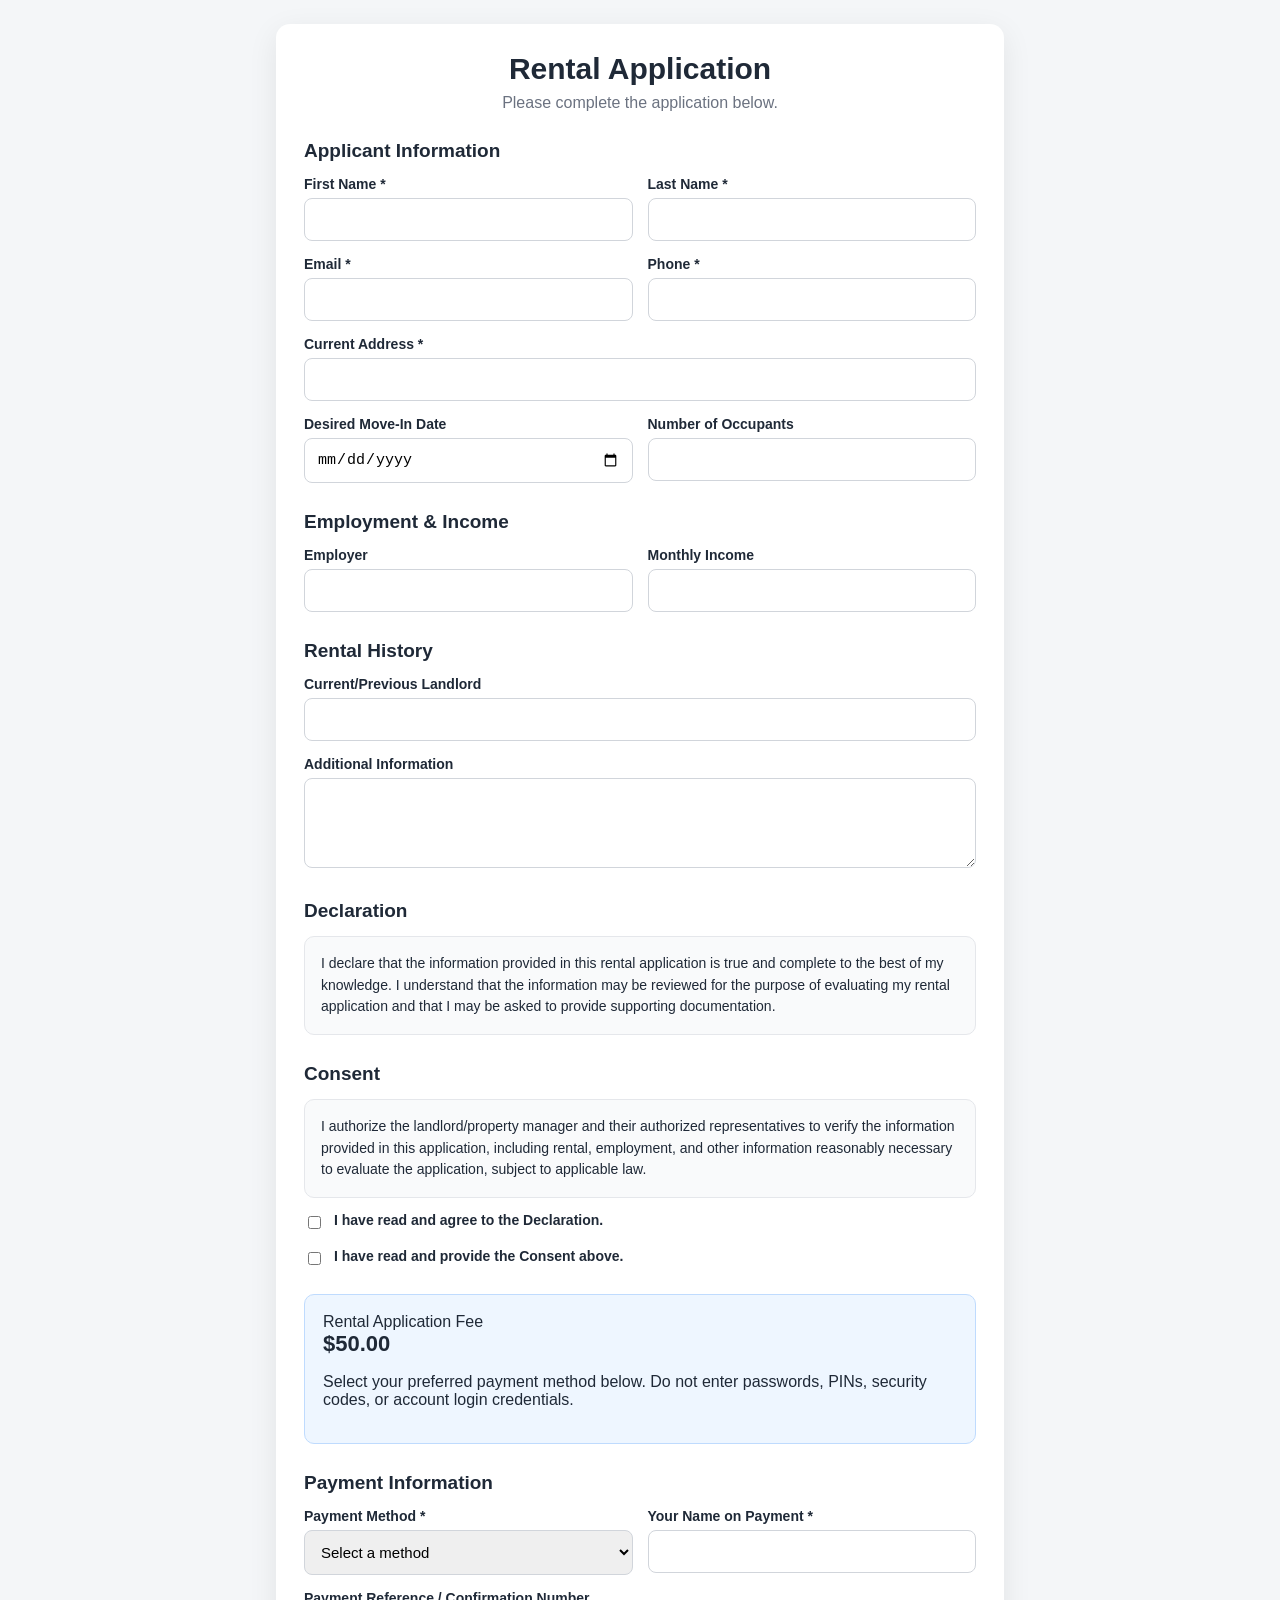
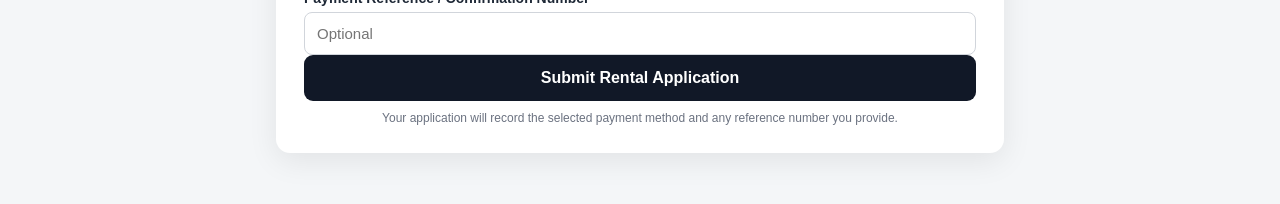
==== index.html @ 350358e5 "Add files via upload" ====
<!DOCTYPE html>
<html lang="en">
<head>
  <meta charset="UTF-8">
  <meta name="viewport" content="width=device-width, initial-scale=1.0">
  <title>Rental Application</title>
  <style>
    * { box-sizing: border-box; }
    body {
      margin: 0;
      font-family: Arial, sans-serif;
      background: #f4f6f8;
      color: #1f2937;
    }
    .wrap { max-width: 760px; margin: 0 auto; padding: 24px 16px 50px; }
    .card {
      background: #fff; border-radius: 14px; padding: 28px;
      box-shadow: 0 8px 30px rgba(0,0,0,.08);
    }
    .header { text-align: center; margin-bottom: 28px; }
    .header h1 { margin: 0 0 8px; font-size: 30px; }
    .header p { margin: 0; color: #6b7280; }
    h2 { font-size: 19px; margin: 28px 0 14px; }
    .grid { display: grid; grid-template-columns: 1fr 1fr; gap: 15px; }
    .full { grid-column: 1 / -1; }
    label { display: block; font-weight: 600; margin-bottom: 6px; font-size: 14px; }
    input, textarea, select {
      width: 100%; padding: 12px; border: 1px solid #d1d5db;
      border-radius: 8px; font-size: 15px;
    }
    textarea { min-height: 90px; resize: vertical; }
    .fee {
      margin: 24px 0; padding: 18px; border-radius: 10px;
      background: #eef6ff; border: 1px solid #bfdbfe;
    }
    .fee strong { font-size: 22px; }
    .legal {
      background: #f9fafb; border: 1px solid #e5e7eb;
      border-radius: 10px; padding: 16px; line-height: 1.55;
      font-size: 14px;
    }
    .check { display: flex; gap: 10px; align-items: flex-start; margin: 14px 0; }
    .check input { width: auto; margin-top: 4px; }
    button {
      width: 100%; padding: 14px; border: 0; border-radius: 9px;
      background: #111827; color: white; font-size: 16px;
      font-weight: 700; cursor: pointer;
    }
    button:hover { background: #000; }
    .small { font-size: 12px; color: #6b7280; margin-top: 10px; text-align: center; }
    @media (max-width: 620px) {
      .grid { grid-template-columns: 1fr; }
      .full { grid-column: auto; }
      .card { padding: 20px; }
    }
  </style>
</head>
<body>
<div class="wrap">
  <div class="card">
    <div class="header">
      <h1>Rental Application</h1>
      <p>Please complete the application below.</p>
    </div>

    <form id="rentalForm" action="https://formspree.io/f/xnpazgpq" method="POST">
      <input type="hidden" name="_subject" value="New Rental Application Submission">
      <h2>Applicant Information</h2>
      <div class="grid">
        <div>
          <label>First Name *</label>
          <input name="first_name" required>
        </div>
        <div>
          <label>Last Name *</label>
          <input name="last_name" required>
        </div>
        <div>
          <label>Email *</label>
          <input type="email" name="email" required>
        </div>
        <div>
          <label>Phone *</label>
          <input type="tel" name="phone" required>
        </div>
        <div class="full">
          <label>Current Address *</label>
          <input name="current_address" required>
        </div>
        <div>
          <label>Desired Move-In Date</label>
          <input type="date" name="move_in_date">
        </div>
        <div>
          <label>Number of Occupants</label>
          <input type="number" name="occupants" min="1">
        </div>
      </div>

      <h2>Employment & Income</h2>
      <div class="grid">
        <div>
          <label>Employer</label>
          <input name="employer">
        </div>
        <div>
          <label>Monthly Income</label>
          <input type="number" name="monthly_income" min="0" step="0.01">
        </div>
      </div>

      <h2>Rental History</h2>
      <div class="grid">
        <div class="full">
          <label>Current/Previous Landlord</label>
          <input name="landlord">
        </div>
        <div class="full">
          <label>Additional Information</label>
          <textarea name="additional_info"></textarea>
        </div>
      </div>

      <h2>Declaration</h2>
      <div class="legal">
        I declare that the information provided in this rental application is true and
        complete to the best of my knowledge. I understand that the information may be
        reviewed for the purpose of evaluating my rental application and that I may be
        asked to provide supporting documentation.
      </div>

      <h2>Consent</h2>
      <div class="legal">
        I authorize the landlord/property manager and their authorized representatives
        to verify the information provided in this application, including rental,
        employment, and other information reasonably necessary to evaluate the
        application, subject to applicable law.
      </div>

      <div class="check">
        <input type="checkbox" id="agreeDeclaration" required>
        <label for="agreeDeclaration">I have read and agree to the Declaration.</label>
      </div>

      <div class="check">
        <input type="checkbox" id="agreeConsent" required>
        <label for="agreeConsent">I have read and provide the Consent above.</label>
      </div>

      <div class="fee">
        <div>Rental Application Fee</div>
        <strong>$50.00</strong>
        <p>Select your preferred payment method below. Do not enter passwords, PINs, security codes, or account login credentials.</p>
      </div>

      <h2>Payment Information</h2>
      <div class="grid">
        <div>
          <label>Payment Method *</label>
          <select name="payment_method" id="paymentMethod" required>
            <option value="">Select a method</option>
            <option value="Apple Pay">Apple Pay</option>
            <option value="Chime">Chime</option>
            <option value="Zelle">Zelle</option>
          </select>
        </div>
        <div>
          <label>Your Name on Payment *</label>
          <input name="payer_name">
        </div>
        <div class="full">
          <label>Payment Reference / Confirmation Number</label>
          <input name="payment_reference" placeholder="Optional">
        </div>
      </div>

      <div id="paymentInstructions" class="legal" style="display:none; margin-top:15px;"></div>

      <button type="submit">Submit Rental Application</button>
      <div class="small">Your application will record the selected payment method and any reference number you provide.</div>
    </form>
  </div>
</div>

<script>
  // Formspree handles the form submission and notification email.
  // The payment method is recorded as part of the application; no payment
  // credentials, PINs, passwords, or security codes are requested.
</script>
</body>
</html>
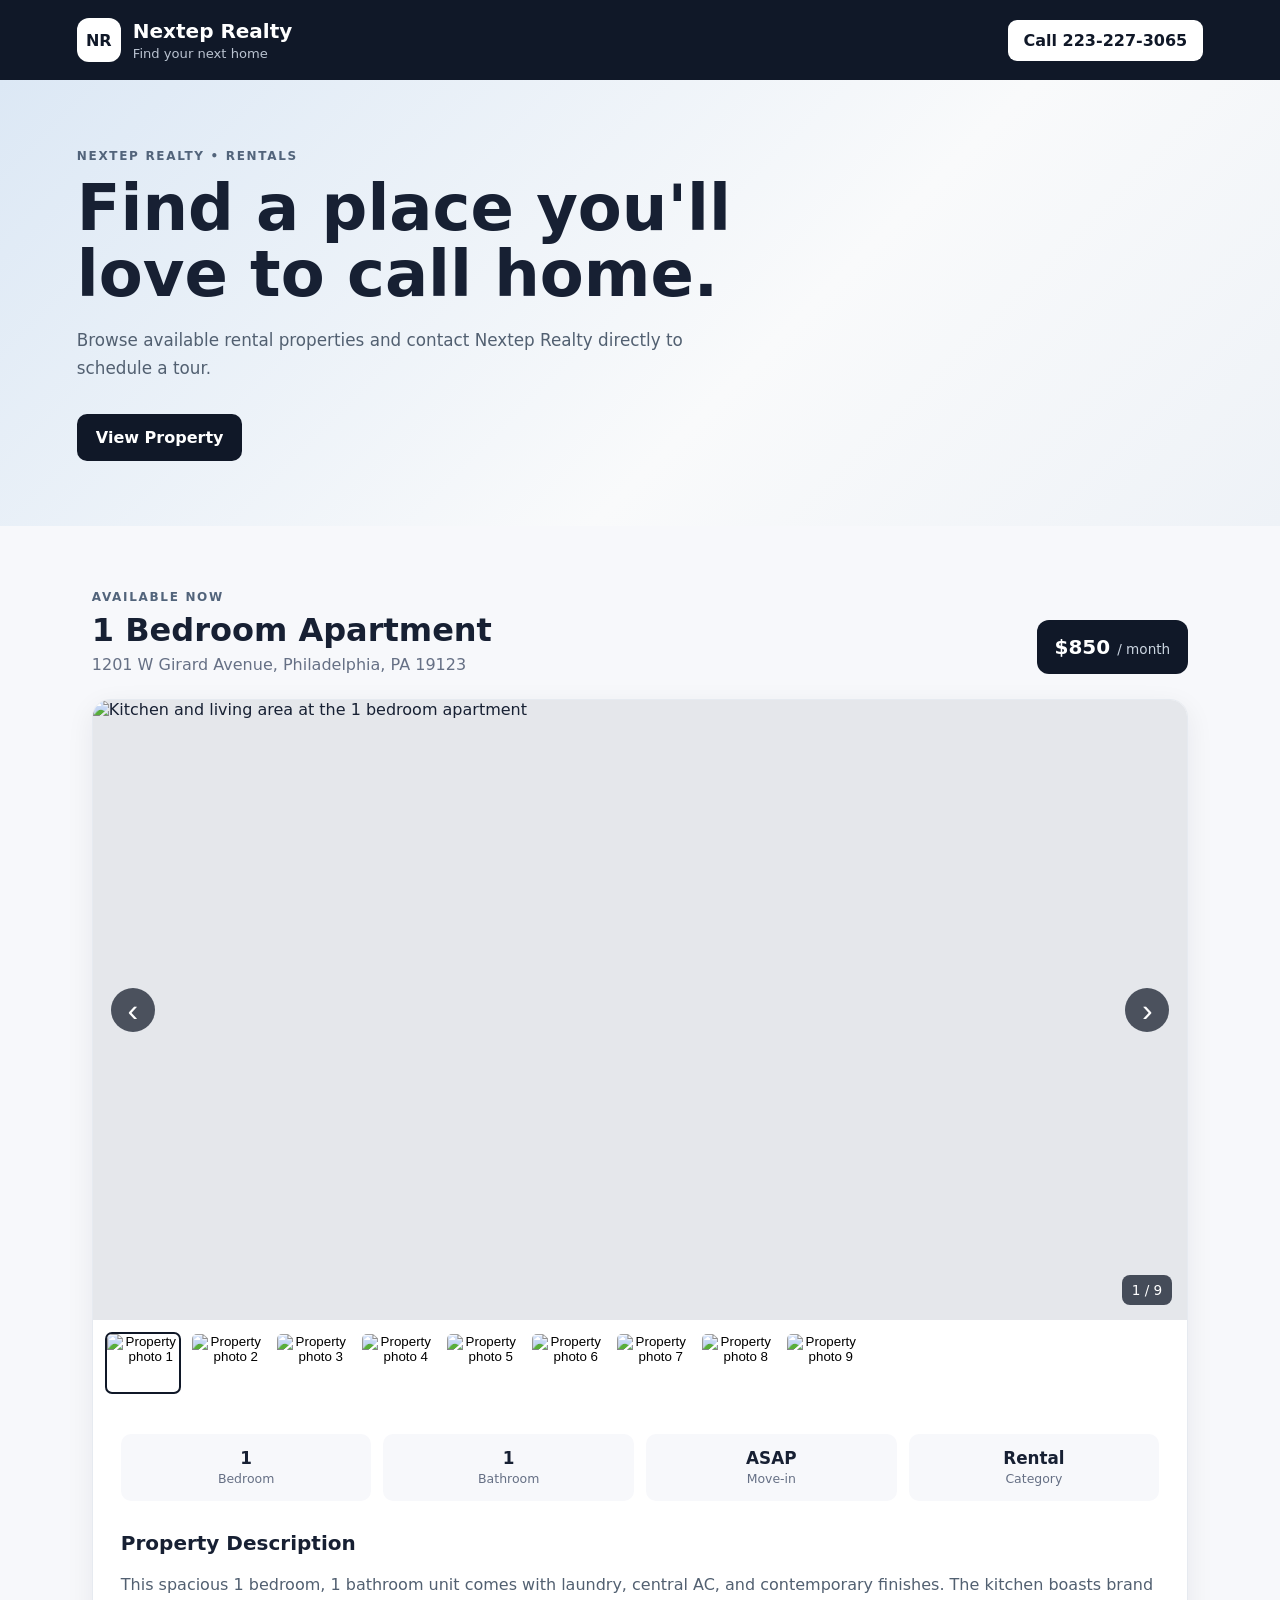
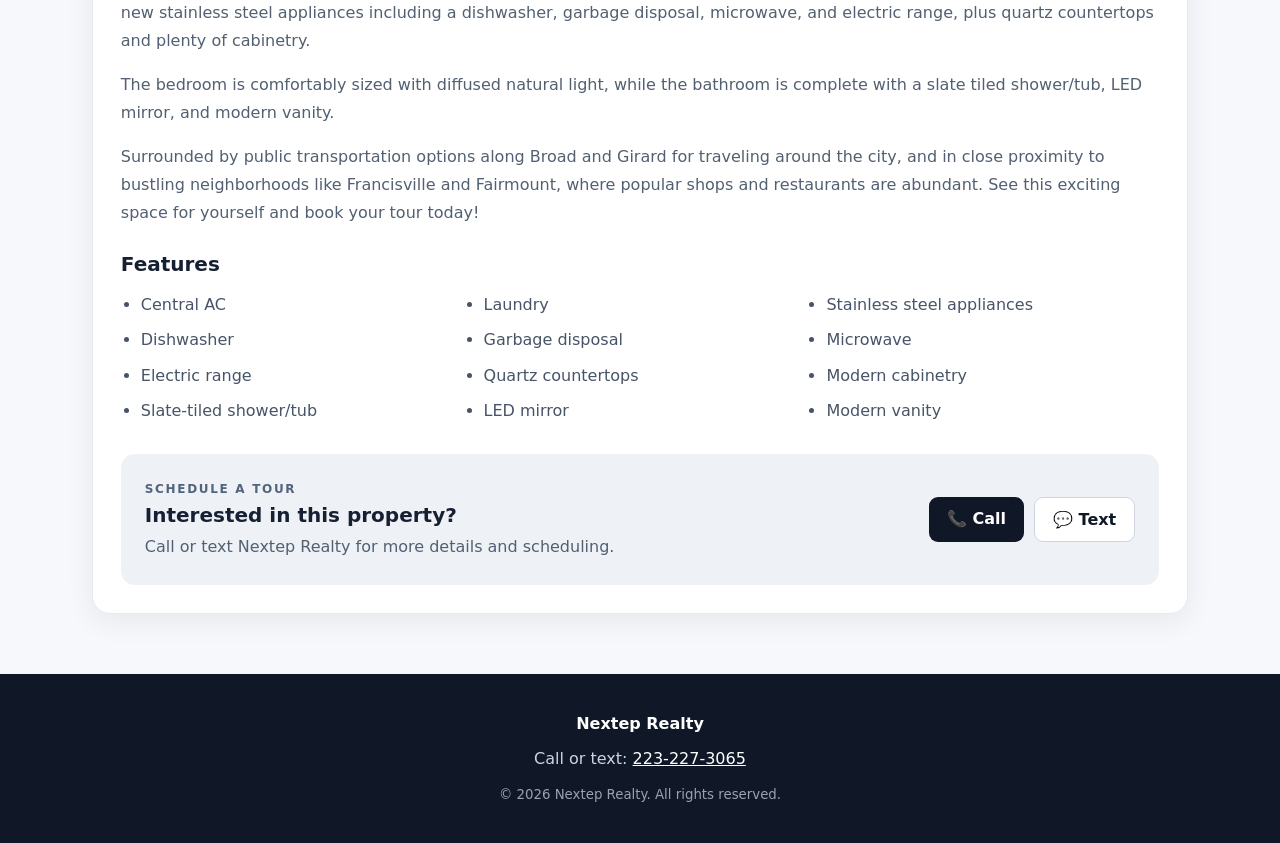
==== commit af3d4531: "Rename index .html to index.html" ====
--- a/index.html
+++ b/index.html
@@ -3,189 +3,113 @@
 <head>
   <meta charset="UTF-8">
   <meta name="viewport" content="width=device-width, initial-scale=1.0">
-  <title>Rental Application</title>
-  <style>
-    * { box-sizing: border-box; }
-    body {
-      margin: 0;
-      font-family: Arial, sans-serif;
-      background: #f4f6f8;
-      color: #1f2937;
-    }
-    .wrap { max-width: 760px; margin: 0 auto; padding: 24px 16px 50px; }
-    .card {
-      background: #fff; border-radius: 14px; padding: 28px;
-      box-shadow: 0 8px 30px rgba(0,0,0,.08);
-    }
-    .header { text-align: center; margin-bottom: 28px; }
-    .header h1 { margin: 0 0 8px; font-size: 30px; }
-    .header p { margin: 0; color: #6b7280; }
-    h2 { font-size: 19px; margin: 28px 0 14px; }
-    .grid { display: grid; grid-template-columns: 1fr 1fr; gap: 15px; }
-    .full { grid-column: 1 / -1; }
-    label { display: block; font-weight: 600; margin-bottom: 6px; font-size: 14px; }
-    input, textarea, select {
-      width: 100%; padding: 12px; border: 1px solid #d1d5db;
-      border-radius: 8px; font-size: 15px;
-    }
-    textarea { min-height: 90px; resize: vertical; }
-    .fee {
-      margin: 24px 0; padding: 18px; border-radius: 10px;
-      background: #eef6ff; border: 1px solid #bfdbfe;
-    }
-    .fee strong { font-size: 22px; }
-    .legal {
-      background: #f9fafb; border: 1px solid #e5e7eb;
-      border-radius: 10px; padding: 16px; line-height: 1.55;
-      font-size: 14px;
-    }
-    .check { display: flex; gap: 10px; align-items: flex-start; margin: 14px 0; }
-    .check input { width: auto; margin-top: 4px; }
-    button {
-      width: 100%; padding: 14px; border: 0; border-radius: 9px;
-      background: #111827; color: white; font-size: 16px;
-      font-weight: 700; cursor: pointer;
-    }
-    button:hover { background: #000; }
-    .small { font-size: 12px; color: #6b7280; margin-top: 10px; text-align: center; }
-    @media (max-width: 620px) {
-      .grid { grid-template-columns: 1fr; }
-      .full { grid-column: auto; }
-      .card { padding: 20px; }
-    }
-  </style>
+  <meta name="description" content="Nextep Realty - Available properties for rent in Philadelphia.">
+  <title>Nextep Realty | 1 Bedroom Apartment</title>
+  <link rel="stylesheet" href="styles.css">
 </head>
 <body>
-<div class="wrap">
-  <div class="card">
-    <div class="header">
-      <h1>Rental Application</h1>
-      <p>Please complete the application below.</p>
+  <header class="topbar">
+    <div class="brand">
+      <div class="logo">NR</div>
+      <div>
+        <h1>Nextep Realty</h1>
+        <p>Find your next home</p>
+      </div>
     </div>
+    <a class="header-call" href="tel:+12232273065">Call 223-227-3065</a>
+  </header>
 
-    <form id="rentalForm" action="https://formspree.io/f/xnpazgpq" method="POST">
-      <input type="hidden" name="_subject" value="New Rental Application Submission">
-      <h2>Applicant Information</h2>
-      <div class="grid">
+  <main>
+    <section class="hero">
+      <div>
+        <span class="eyebrow">NEXTEP REALTY • RENTALS</span>
+        <h2>Find a place you'll love to call home.</h2>
+        <p>Browse available rental properties and contact Nextep Realty directly to schedule a tour.</p>
+        <a class="primary-btn" href="#properties">View Property</a>
+      </div>
+    </section>
+
+    <section id="properties" class="section">
+      <div class="section-heading">
         <div>
-          <label>First Name *</label>
-          <input name="first_name" required>
+          <span class="eyebrow">AVAILABLE NOW</span>
+          <h2>1 Bedroom Apartment</h2>
+          <p class="address">1201 W Girard Avenue, Philadelphia, PA 19123</p>
         </div>
-        <div>
-          <label>Last Name *</label>
-          <input name="last_name" required>
-        </div>
-        <div>
-          <label>Email *</label>
-          <input type="email" name="email" required>
-        </div>
-        <div>
-          <label>Phone *</label>
-          <input type="tel" name="phone" required>
-        </div>
-        <div class="full">
-          <label>Current Address *</label>
-          <input name="current_address" required>
-        </div>
-        <div>
-          <label>Desired Move-In Date</label>
-          <input type="date" name="move_in_date">
-        </div>
-        <div>
-          <label>Number of Occupants</label>
-          <input type="number" name="occupants" min="1">
-        </div>
+        <div class="price-badge">$850 <span>/ month</span></div>
       </div>
 
-      <h2>Employment & Income</h2>
-      <div class="grid">
-        <div>
-          <label>Employer</label>
-          <input name="employer">
+      <article class="property-card">
+        <div class="gallery">
+          <img id="main-photo" src="images/property-1.png" alt="Kitchen and living area at the 1 bedroom apartment">
+          <button class="gallery-btn prev" onclick="changePhoto(-1)" aria-label="Previous photo">‹</button>
+          <button class="gallery-btn next" onclick="changePhoto(1)" aria-label="Next photo">›</button>
+          <div class="photo-count" id="photo-count">1 / 9</div>
         </div>
-        <div>
-          <label>Monthly Income</label>
-          <input type="number" name="monthly_income" min="0" step="0.01">
+        <div class="thumbs" id="thumbs"></div>
+
+        <div class="details">
+          <div class="quick-facts">
+            <div><strong>1</strong><span>Bedroom</span></div>
+            <div><strong>1</strong><span>Bathroom</span></div>
+            <div><strong>ASAP</strong><span>Move-in</span></div>
+            <div><strong>Rental</strong><span>Category</span></div>
+          </div>
+
+          <h3>Property Description</h3>
+          <p>
+            This spacious 1 bedroom, 1 bathroom unit comes with laundry, central AC, and contemporary finishes.
+            The kitchen boasts brand new stainless steel appliances including a dishwasher, garbage disposal,
+            microwave, and electric range, plus quartz countertops and plenty of cabinetry.
+          </p>
+          <p>
+            The bedroom is comfortably sized with diffused natural light, while the bathroom is complete with
+            a slate tiled shower/tub, LED mirror, and modern vanity.
+          </p>
+          <p>
+            Surrounded by public transportation options along Broad and Girard for traveling around the city,
+            and in close proximity to bustling neighborhoods like Francisville and Fairmount, where popular shops
+            and restaurants are abundant. See this exciting space for yourself and book your tour today!
+          </p>
+
+          <h3>Features</h3>
+          <ul class="features">
+            <li>Central AC</li>
+            <li>Laundry</li>
+            <li>Stainless steel appliances</li>
+            <li>Dishwasher</li>
+            <li>Garbage disposal</li>
+            <li>Microwave</li>
+            <li>Electric range</li>
+            <li>Quartz countertops</li>
+            <li>Modern cabinetry</li>
+            <li>Slate-tiled shower/tub</li>
+            <li>LED mirror</li>
+            <li>Modern vanity</li>
+          </ul>
+
+          <div class="contact-box">
+            <div>
+              <span class="eyebrow">SCHEDULE A TOUR</span>
+              <h3>Interested in this property?</h3>
+              <p>Call or text Nextep Realty for more details and scheduling.</p>
+            </div>
+            <div class="actions">
+              <a class="call" href="tel:+12232273065">📞 Call</a>
+              <a class="text" href="sms:+12232273065">💬 Text</a>
+            </div>
+          </div>
         </div>
-      </div>
+      </article>
+    </section>
+  </main>
 
-      <h2>Rental History</h2>
-      <div class="grid">
-        <div class="full">
-          <label>Current/Previous Landlord</label>
-          <input name="landlord">
-        </div>
-        <div class="full">
-          <label>Additional Information</label>
-          <textarea name="additional_info"></textarea>
-        </div>
-      </div>
+  <footer>
+    <strong>Nextep Realty</strong>
+    <p>Call or text: <a href="tel:+12232273065">223-227-3065</a></p>
+    <small>© 2026 Nextep Realty. All rights reserved.</small>
+  </footer>
 
-      <h2>Declaration</h2>
-      <div class="legal">
-        I declare that the information provided in this rental application is true and
-        complete to the best of my knowledge. I understand that the information may be
-        reviewed for the purpose of evaluating my rental application and that I may be
-        asked to provide supporting documentation.
-      </div>
-
-      <h2>Consent</h2>
-      <div class="legal">
-        I authorize the landlord/property manager and their authorized representatives
-        to verify the information provided in this application, including rental,
-        employment, and other information reasonably necessary to evaluate the
-        application, subject to applicable law.
-      </div>
-
-      <div class="check">
-        <input type="checkbox" id="agreeDeclaration" required>
-        <label for="agreeDeclaration">I have read and agree to the Declaration.</label>
-      </div>
-
-      <div class="check">
-        <input type="checkbox" id="agreeConsent" required>
-        <label for="agreeConsent">I have read and provide the Consent above.</label>
-      </div>
-
-      <div class="fee">
-        <div>Rental Application Fee</div>
-        <strong>$50.00</strong>
-        <p>Select your preferred payment method below. Do not enter passwords, PINs, security codes, or account login credentials.</p>
-      </div>
-
-      <h2>Payment Information</h2>
-      <div class="grid">
-        <div>
-          <label>Payment Method *</label>
-          <select name="payment_method" id="paymentMethod" required>
-            <option value="">Select a method</option>
-            <option value="Apple Pay">Apple Pay</option>
-            <option value="Chime">Chime</option>
-            <option value="Zelle">Zelle</option>
-          </select>
-        </div>
-        <div>
-          <label>Your Name on Payment *</label>
-          <input name="payer_name">
-        </div>
-        <div class="full">
-          <label>Payment Reference / Confirmation Number</label>
-          <input name="payment_reference" placeholder="Optional">
-        </div>
-      </div>
-
-      <div id="paymentInstructions" class="legal" style="display:none; margin-top:15px;"></div>
-
-      <button type="submit">Submit Rental Application</button>
-      <div class="small">Your application will record the selected payment method and any reference number you provide.</div>
-    </form>
-  </div>
-</div>
-
-<script>
-  // Formspree handles the form submission and notification email.
-  // The payment method is recorded as part of the application; no payment
-  // credentials, PINs, passwords, or security codes are requested.
-</script>
+  <script src="app.js"></script>
 </body>
 </html>
--- a/styles.css
+++ b/styles.css
@@ -0,0 +1,24 @@
+*{box-sizing:border-box}
+:root{font-family:Inter,system-ui,-apple-system,BlinkMacSystemFont,"Segoe UI",sans-serif;color:#172033;background:#f7f8fb}
+body{margin:0}
+.topbar{background:#101828;color:white;display:flex;align-items:center;justify-content:space-between;padding:18px 6%;gap:20px}
+.brand{display:flex;align-items:center;gap:12px}.brand h1{margin:0;font-size:1.25rem}.brand p{margin:3px 0 0;color:#b9c2d0;font-size:.82rem}
+.logo{width:44px;height:44px;border-radius:12px;background:#fff;color:#101828;display:grid;place-items:center;font-weight:800}
+.header-call{color:#101828;background:#fff;padding:11px 16px;border-radius:9px;text-decoration:none;font-weight:700}
+.hero{min-height:350px;padding:65px 6%;display:flex;align-items:center;background:linear-gradient(135deg,#dce8f5,#f9fafb 60%,#eef2f7)}
+.hero>div{max-width:700px}.eyebrow{font-size:.75rem;font-weight:800;letter-spacing:.14em;color:#52647b}
+.hero h2{font-size:clamp(2.2rem,6vw,4rem);line-height:1.03;margin:12px 0 18px;max-width:760px}
+.hero p{font-size:1.05rem;line-height:1.7;color:#526071;max-width:620px}
+.primary-btn{display:inline-block;margin-top:14px;background:#101828;color:#fff;padding:14px 19px;border-radius:10px;text-decoration:none;font-weight:700}
+.section{padding:60px 6%;max-width:1250px;margin:auto}.section-heading{display:flex;align-items:end;justify-content:space-between;gap:20px;margin-bottom:25px}
+.section h2{font-size:2rem;margin:6px 0}.address{margin:0;color:#667085}.price-badge{background:#101828;color:white;border-radius:12px;padding:15px 18px;font-weight:800;font-size:1.25rem;white-space:nowrap}.price-badge span{font-size:.85rem;font-weight:500;color:#cbd5e1}
+.property-card{background:#fff;border:1px solid #e6eaf0;border-radius:18px;overflow:hidden;box-shadow:0 8px 28px rgba(16,24,40,.07)}
+.gallery{height:min(62vw,620px);min-height:300px;position:relative;background:#e5e7eb;display:flex;align-items:center;justify-content:center}
+.gallery img{width:100%;height:100%;object-fit:cover;display:block}.gallery-btn{position:absolute;top:50%;transform:translateY(-50%);border:0;background:rgba(16,24,40,.72);color:#fff;width:44px;height:44px;border-radius:50%;font-size:2rem;line-height:1;cursor:pointer}.prev{left:18px}.next{right:18px}.photo-count{position:absolute;bottom:15px;right:15px;background:rgba(16,24,40,.75);color:white;padding:7px 10px;border-radius:8px;font-size:.85rem}
+.thumbs{display:flex;gap:9px;overflow-x:auto;padding:12px;background:#fff}.thumbs button{border:2px solid transparent;padding:0;border-radius:7px;background:none;flex:0 0 76px;cursor:pointer}.thumbs button.active{border-color:#101828}.thumbs img{width:72px;height:58px;object-fit:cover;border-radius:5px;display:block}
+.details{padding:28px}.quick-facts{display:grid;grid-template-columns:repeat(4,1fr);gap:12px;margin-bottom:30px}.quick-facts div{background:#f7f8fb;border-radius:10px;padding:14px;text-align:center}.quick-facts strong{display:block;font-size:1.05rem}.quick-facts span{font-size:.78rem;color:#667085}
+.details h3{margin:25px 0 10px;font-size:1.25rem}.details p{line-height:1.75;color:#526071}.features{display:grid;grid-template-columns:repeat(3,1fr);gap:10px;padding-left:20px;color:#475467;line-height:1.6}
+.contact-box{margin-top:30px;padding:24px;background:#eef2f7;border-radius:14px;display:flex;justify-content:space-between;align-items:center;gap:20px}.contact-box h3{margin:6px 0}.contact-box p{margin:0}.actions{display:flex;gap:10px}.actions a{display:inline-block;text-align:center;padding:12px 18px;border-radius:9px;text-decoration:none;font-weight:700}.call{background:#101828;color:white}.text{border:1px solid #d0d5dd;color:#101828;background:#fff}
+footer{text-align:center;padding:40px 20px;background:#101828;color:#fff}footer p{color:#cbd5e1}footer a{color:#fff}footer small{color:#98a2b3}
+@media(max-width:700px){.topbar{align-items:flex-start}.header-call{font-size:.8rem;padding:9px}.hero{padding:55px 6%}.section-heading{align-items:flex-start;flex-direction:column}.price-badge{align-self:flex-start}.quick-facts{grid-template-columns:repeat(2,1fr)}.features{grid-template-columns:1fr 1fr}.contact-box{align-items:stretch;flex-direction:column}.actions a{flex:1}.details{padding:20px}}
+@media(max-width:430px){.features{grid-template-columns:1fr}.gallery{height:80vw}.thumbs button{flex-basis:68px}.thumbs img{width:64px;height:52px}}
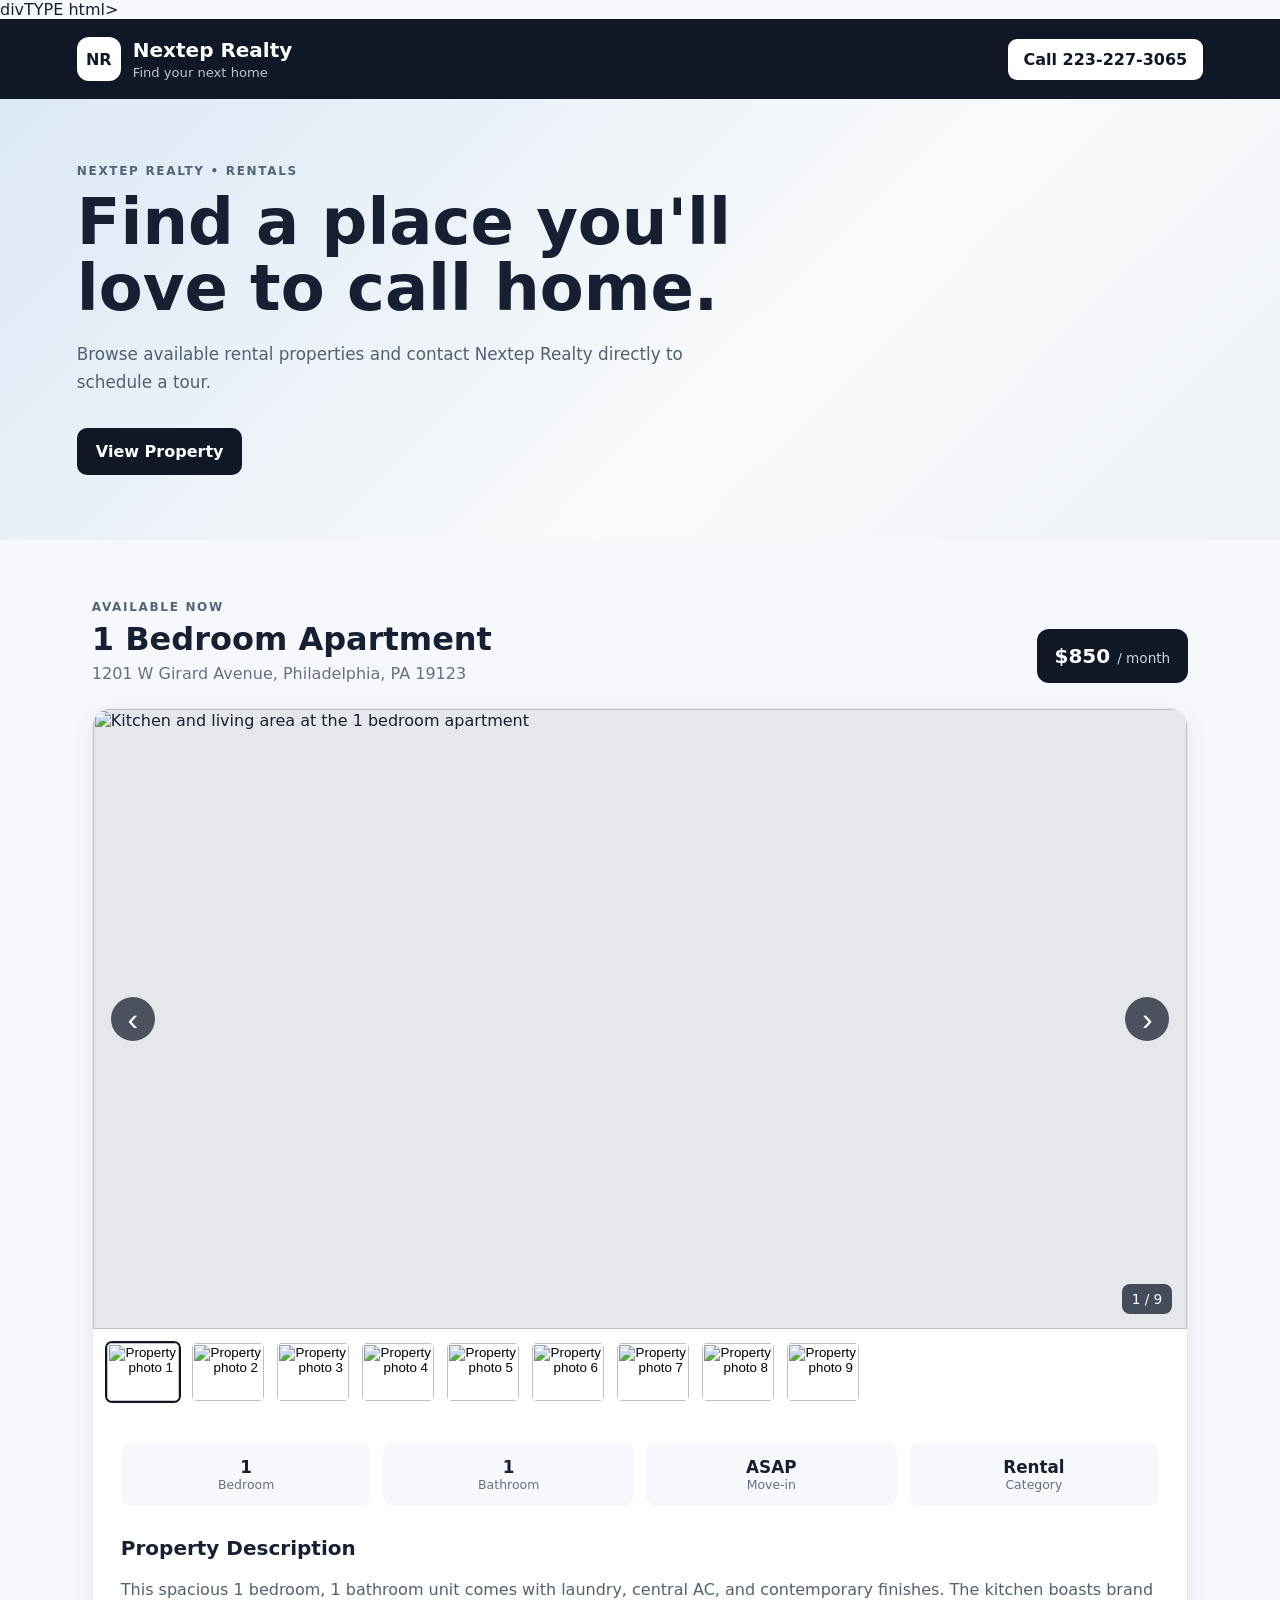
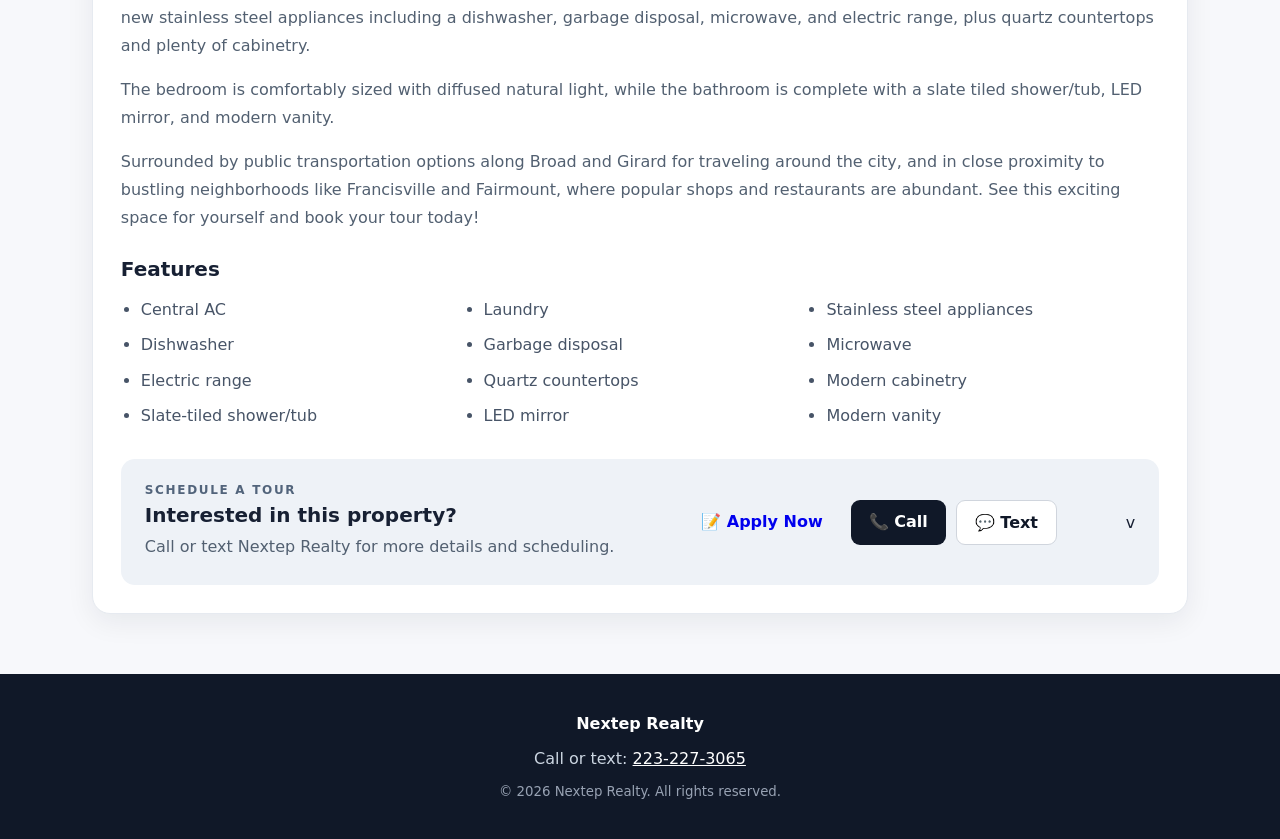
==== commit b5ce666c: "Update actions section in index.html" ====
--- a/index.html
+++ b/index.html
@@ -1,4 +1,4 @@
-<!DOCTYPE html>
+divTYPE html>
 <html lang="en">
 <head>
   <meta charset="UTF-8">
@@ -94,11 +94,13 @@
               <h3>Interested in this property?</h3>
               <p>Call or text Nextep Realty for more details and scheduling.</p>
             </div>
-            <div class="actions">
-              <a class="call" href="tel:+12232273065">📞 Call</a>
-              <a class="text" href="sms:+12232273065">💬 Text</a>
-            </div>
-          </div>
+           <div class="actions">
+  <a class="apply-button" href="application.html?property=1-bedroom-apartment-1201-w-girard-avenue">
+    📝 Apply Now
+  </a>
+  <a class="call" href="tel:+12232273065">📞 Call</a>
+  <a class="text" href="sms:+12232273065">💬 Text</a>
+</div> v          </div>
         </div>
       </article>
     </section>
